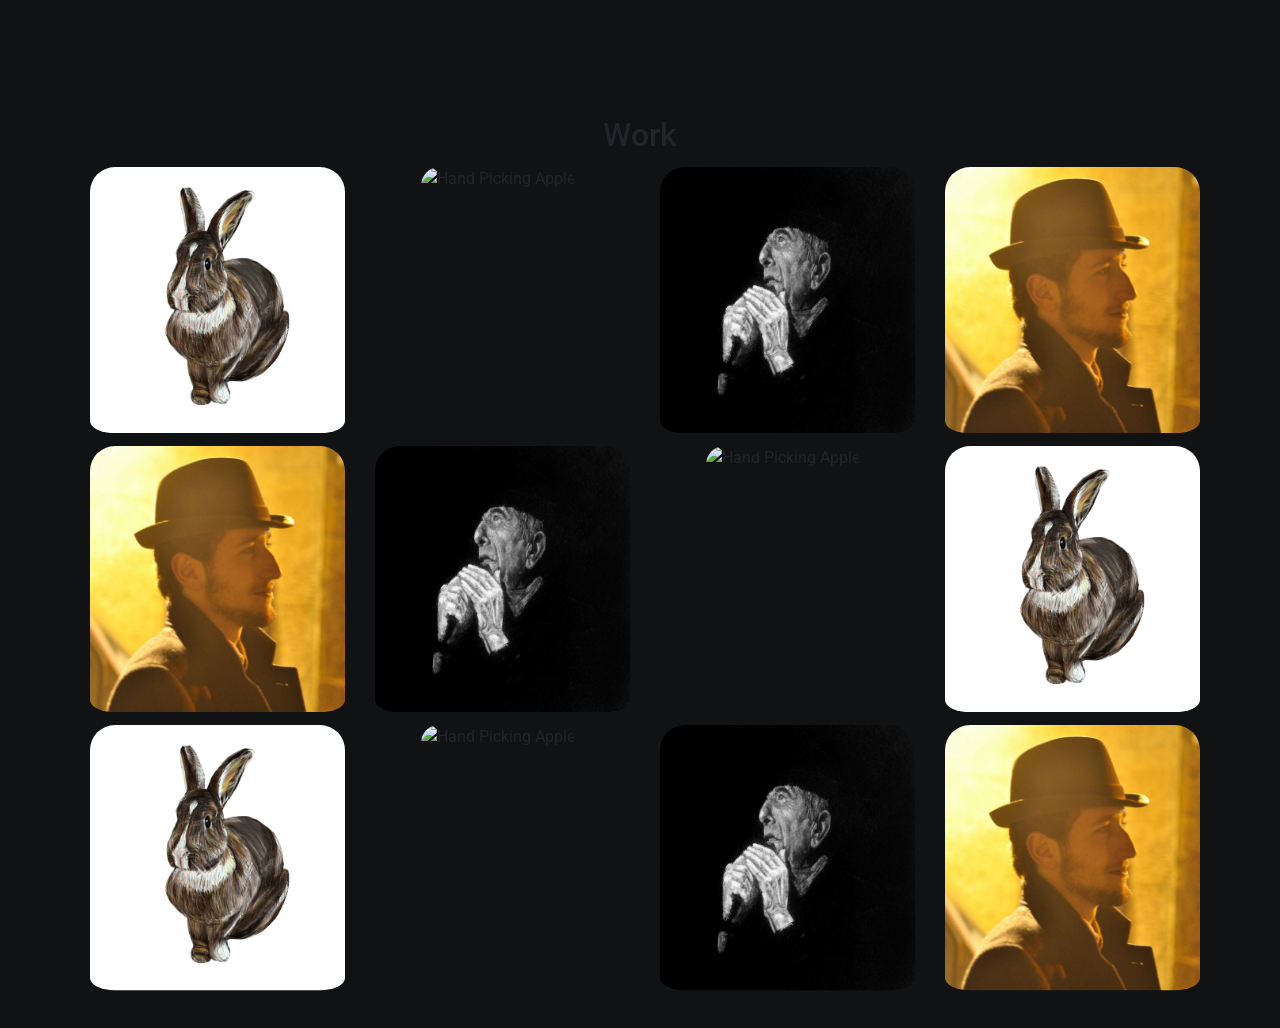
==== work.html @ f1356b49 "Rename Work.html to work.html" ====
<!DOCTYPE html>
<html>
	
	<head>

        <meta charset="UTF-8">

        <meta name="viewport" content="width=device-width, initial-scale=1.0">
    
        <meta http-equiv="X-UA-Compatible" content="ie=edge">

        <!-- Bootstrap, Google Fonts and FontAwesome cdn links -->

        <link rel="stylesheet" href="https://stackpath.bootstrapcdn.com/bootstrap/4.3.1/css/bootstrap.min.css" integrity="sha384-ggOyR0iXCbMQv3Xipma34MD+dH/1fQ784/j6cY/iJTQUOhcWr7x9JvoRxT2MZw1T" crossorigin="anonymous">
    
		<link rel="stylesheet" href="https://use.fontawesome.com/releases/v5.4.1/css/all.css">
		
		<link href="https://fonts.googleapis.com/css?family=Roboto" rel="stylesheet">

        <!-- Custom CSS  -->

        <link rel="stylesheet" href="./css/contentPage.css">

		<meta name="viewport" content="width=device-width,initial-scale=1,maximum-scale=1,user-scalable=no">

		<title>Emma McGlacken-Ryan</title>
	</head>

	<body>

        <div class="collapse navbar-collapse" id="navbarsExampleDefault">
            <ul class="navbar-nav ml-auto">
              <li class="nav-item active">
                <a class="nav-link" href="./index.html">Home</a>
              </li>
              <li class="nav-item">
                <a class="nav-link" href="./about.html">About</a>
              </li>
              <li class="nav-item">
                <a class="nav-link" href="#">Contact</a>
              </li>
            </ul>
          </div>
        </nav>
        <!-- ==== END NAV BAR ===== -->

      <!-- ==== Work Sections grid ==== -->
      <!-- ==== numbers used to clearly indicate divs ==== -->
      <div class="main"> <!-- ==== main 1 ==== -->
      <div class="container" id="workHome"> <!-- ==== container 2 ==== -->
        <h2>Work</h2>
        
        
            <!-- may later wrap <img> within an <a> tag, to turn img into a link -->
                
                <div class="row"> <!-- ==== row 3 ==== -->
                    <div class="col-sm-6 col-lg-3">
                        <img src="./images/illustration.jpg" alt="Rabbit Illustration">
                    </div>

                    <div class="col-sm-6 col-lg-3">
                        <img src="./images/painting.jpg" alt="Hand Picking Apple">
                    </div>

                    <div class="col-sm-6 col-lg-3">
                        <img src="./images/charcoal1.jpg" alt="Leonard Cohen Chawk">
                    </div>

                    <div class="col-sm-6 col-lg-3">
                        <img src="./images/photography.jpg"  alt="Portrait of a Man">
                    </div>
                  </div> <!-- ==== END row ==== -->
	      
					<!-- ==== Next set  ==== -->
                              <div class="row"> <!-- ==== row  ==== -->
                                    <div class="col-sm-6 col-lg-3">
                                        <img src="./images/photography.jpg"  alt="Portrait of a Man">
                                    </div>

                                    <div class="col-sm-6 col-lg-3">
                                        <img src="./images/charcoal1.jpg" alt="Leonard Cohen Chawk">
                                    </div>

                                    <div class="col-sm-6 col-lg-3">
                                        <img src="./images/painting.jpg" alt="Hand Picking Apple">
                                    </div>

                                    <div class="col-sm-6 col-lg-3">
                                        <img src="./images/illustration.jpg" alt="Rabbit Illustration">
                                    </div>
                                   </div> <!-- ==== END row ==== -->
	      
	      
								<!-- ==== Next set  ==== -->

							   <div class="row"> <!-- ==== row ==== -->
							    <div class="col-sm-6 col-lg-3">
								<img src="./images/illustration.jpg" alt="Rabbit Illustration">
							    </div>

							    <div class="col-sm-6 col-lg-3">
								<img src="./images/painting.jpg" alt="Hand Picking Apple">
							    </div>

							    <div class="col-sm-6 col-lg-3">
								<img src="./images/charcoal1.jpg" alt="Leonard Cohen Chawk">
							    </div>

							    <div class="col-sm-6 col-lg-3">
								<img src="./images/photography.jpg"  alt="Portrait of a Man">
							    </div>
							</div><!-- ==== END row==== -->

      </div> <!-- ==== END container 2 ==== -->
      </div> <!-- ==== END main 1 ==== -->
      

</body>
</html>
---- css/contentPage.css ----
html {
  font-family: 'Roboto', sans-serif;
  
}


body {
    display: flex;  
    flex-direction: column;
    padding-top: 56px;  
    min-height: 100vh;  
    text-align: center;
    background-color: #101214;
  }
  
  main {
    flex: 1;  
 }

 .container {
    padding-top: 60px;
    padding-bottom: 30px;
 }

#workHome img{
    width: 100%;  /* fit the image within the div */
    height: 100%;
    margin: 5px 5px;
    border-radius: 25px;
    padding-bottom: 5%;
  }

  #workHome img:hover {
   filter:invert(10%);  /* change color when hover over image */
} /* Consider adding text that appears when you hover over the image */
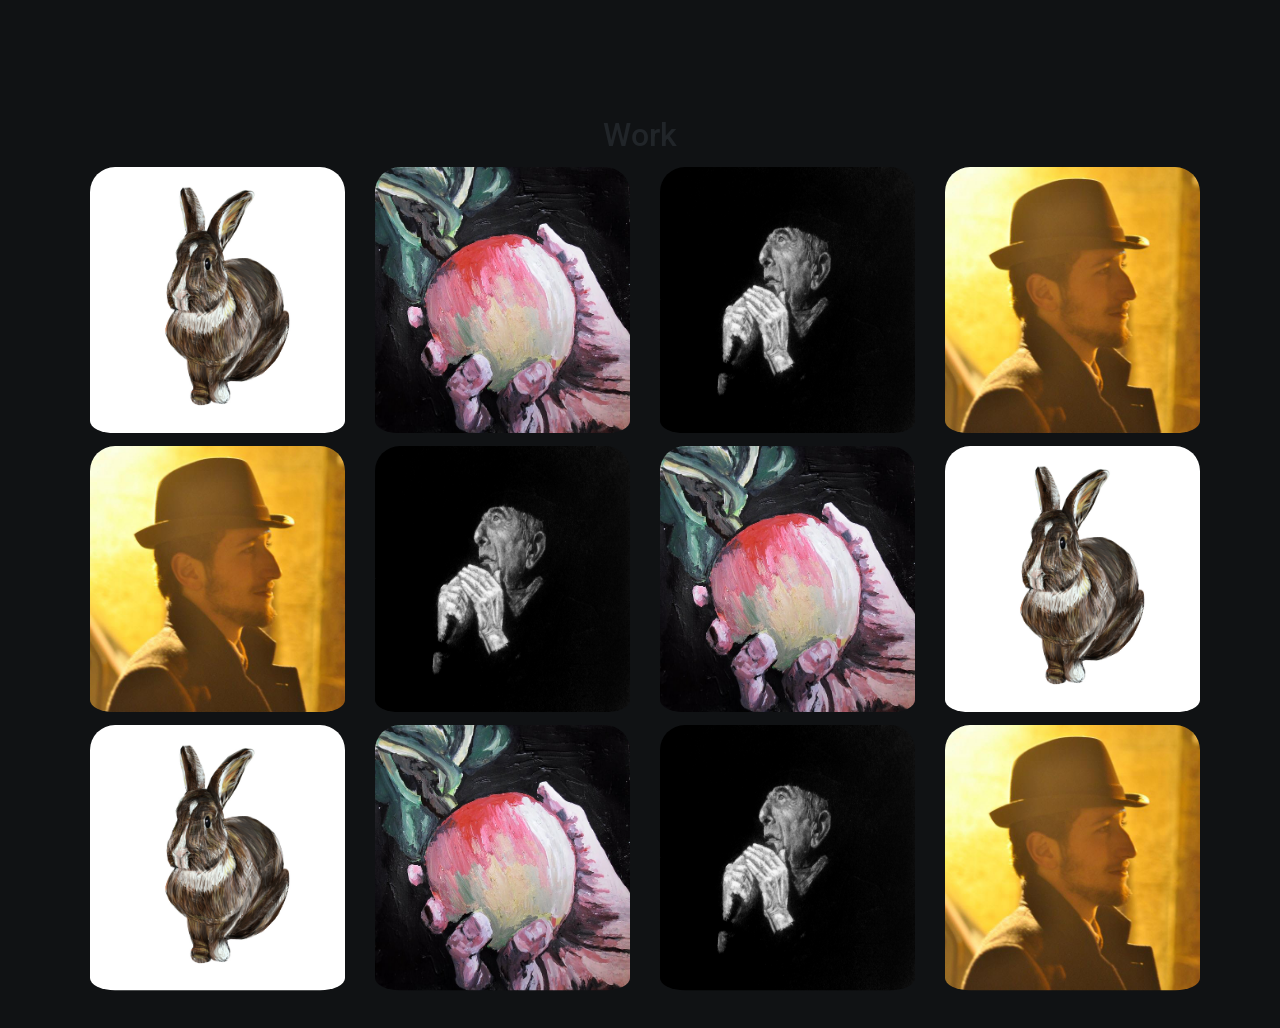
==== commit e7a1b4e4: "Update work.html" ====
--- a/work.html
+++ b/work.html
@@ -59,7 +59,7 @@
                     </div>
 
                     <div class="col-sm-6 col-lg-3">
-                        <img src="./images/painting.jpg" alt="Hand Picking Apple">
+                        <img src="./images/painting.JPG" alt="Hand Picking Apple">
                     </div>
 
                     <div class="col-sm-6 col-lg-3">
@@ -82,7 +82,7 @@
                                     </div>
 
                                     <div class="col-sm-6 col-lg-3">
-                                        <img src="./images/painting.jpg" alt="Hand Picking Apple">
+                                        <img src="./images/painting.JPG" alt="Hand Picking Apple">
                                     </div>
 
                                     <div class="col-sm-6 col-lg-3">
@@ -99,7 +99,7 @@
 							    </div>
 
 							    <div class="col-sm-6 col-lg-3">
-								<img src="./images/painting.jpg" alt="Hand Picking Apple">
+								<img src="./images/painting.JPG" alt="Hand Picking Apple">
 							    </div>
 
 							    <div class="col-sm-6 col-lg-3">
